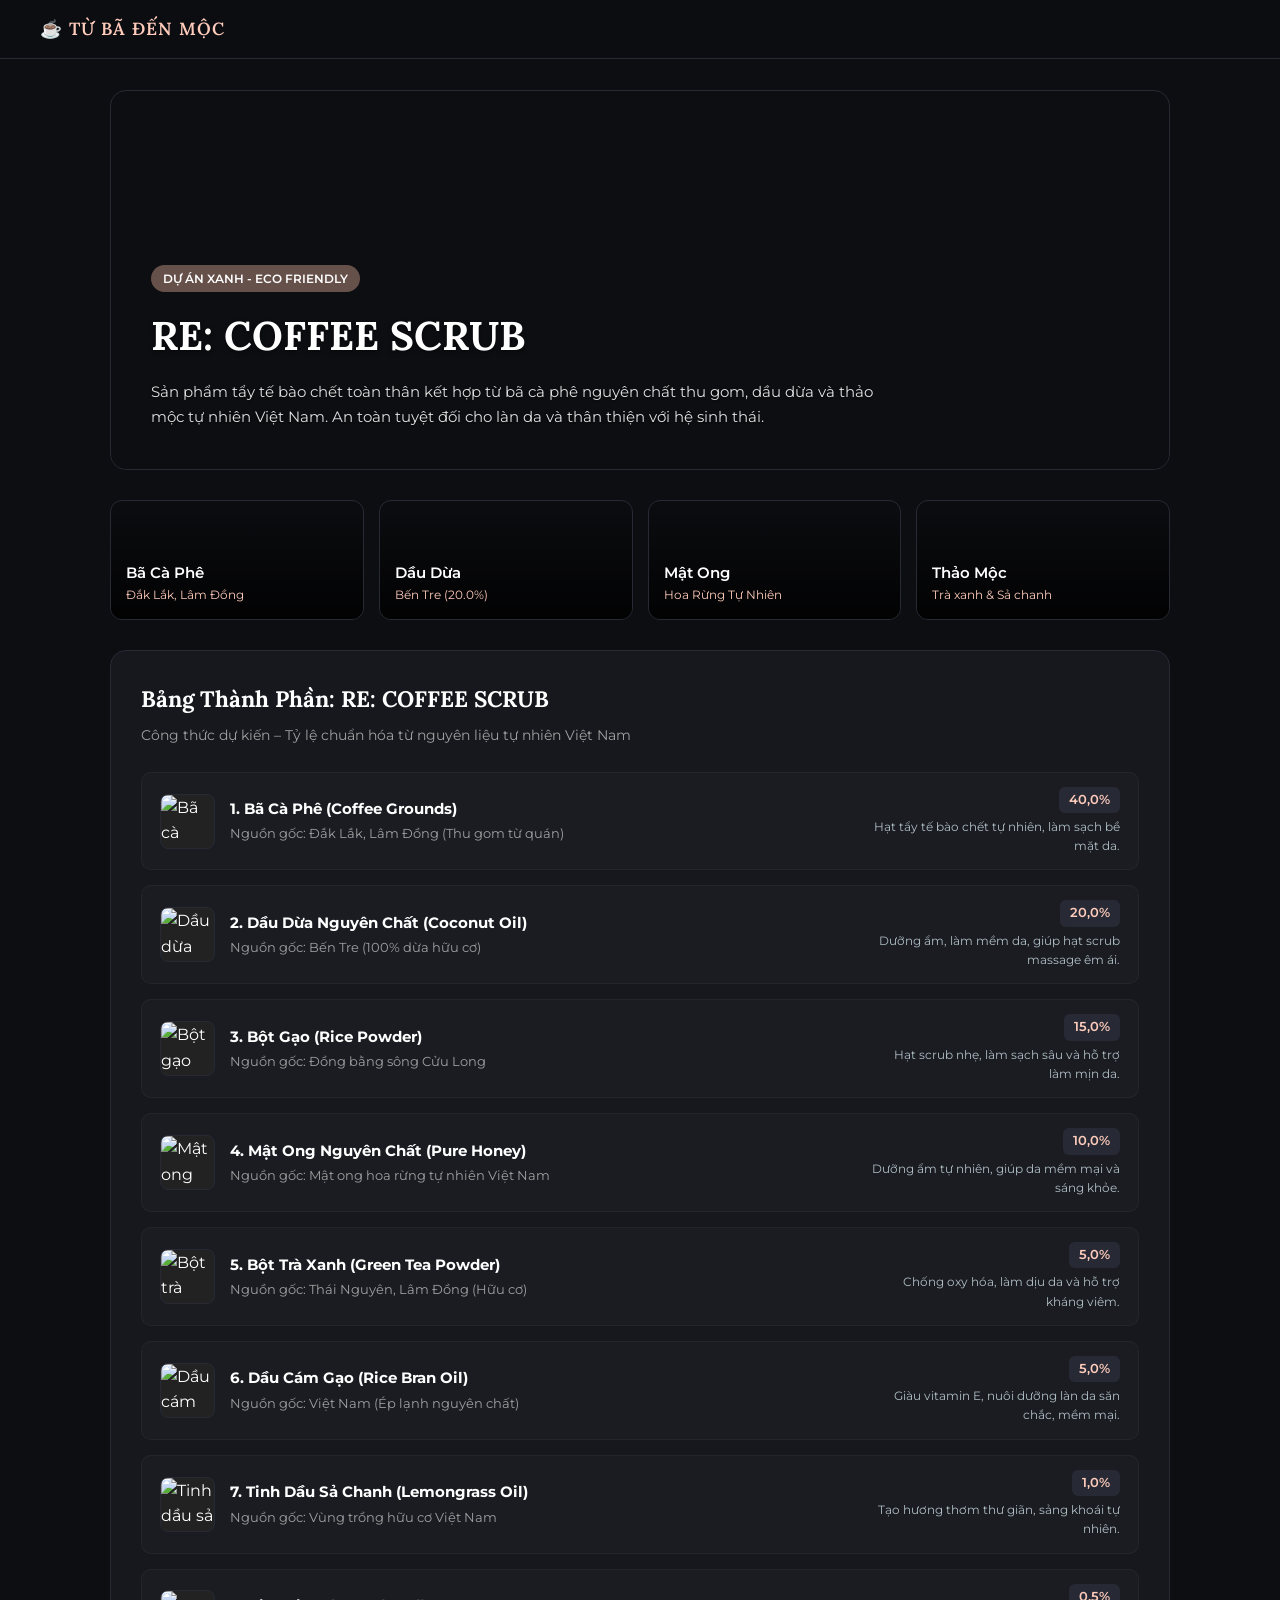
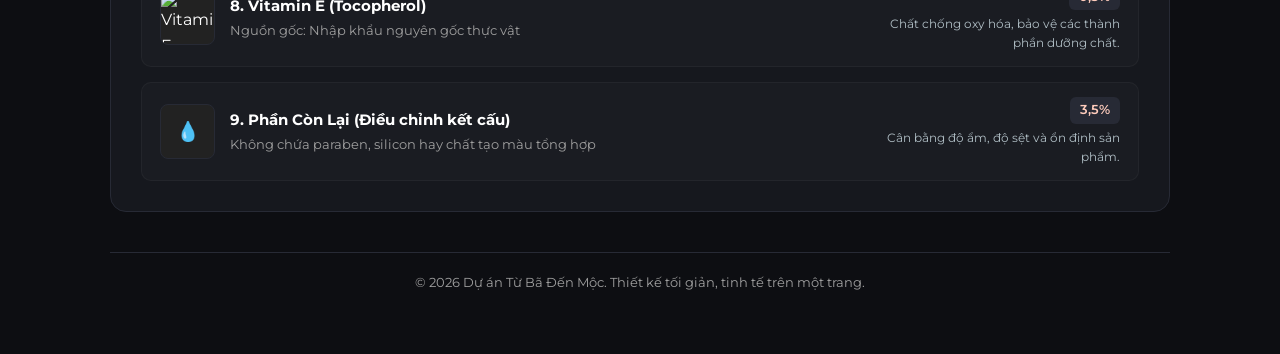
==== index.html @ f505afc3 "Update index.html" ====
<!DOCTYPE html>
<html lang="vi">
<head>
    <meta charset="UTF-8">
    <meta name="viewport" content="width=device-width, initial-scale=1.0">
    <title>Từ Bã Đến Mộc - Trải Nghiệm Thiên Nhiên</title>
    <link rel="preconnect" href="https://fonts.googleapis.com">
    <link rel="preconnect" href="https://fonts.gstatic.com" crossorigin>
    <link href="https://fonts.googleapis.com/css2?family=Montserrat:wght@300;400;500;600;700&family=Lora:ital,wght@0,500;0,600;1,400&display=swap" rel="stylesheet">
    <style>
        :root {
            --bg-color: #0d0e12;
            --card-bg: #16181e;
            --text-main: #ffffff;
            --text-muted: #a0a0a0;
            --accent-brown: #8d6e63;
            --accent-light: #ffccbc;
            --border-color: #272a35;
        }

        * {
            box-sizing: border-box;
            margin: 0;
            padding: 0;
        }

        body {
            font-family: 'Montserrat', sans-serif;
            background-color: var(--bg-color);
            color: var(--text-main);
            line-height: 1.6;
        }

        /* Navbar */
        nav {
            display: flex;
            justify-content: space-between;
            align-items: center;
            padding: 15px 40px;
            background-color: rgba(13, 14, 18, 0.85);
            backdrop-filter: blur(10px);
            position: fixed;
            top: 0;
            left: 0;
            right: 0;
            z-index: 100;
            border-bottom: 1px solid var(--border-color);
        }

        .logo {
            font-family: 'Lora', serif;
            font-weight: 600;
            font-size: 1.1rem;
            color: var(--accent-light);
            letter-spacing: 1px;
        }

        .nav-links {
            display: flex;
            gap: 25px;
        }

        .nav-links a {
            text-decoration: none;
            color: var(--text-muted);
            font-size: 0.9rem;
            transition: color 0.3s;
        }

        .nav-links a:hover, .nav-links a.active {
            color: var(--text-main);
        }

        /* Container tổng 1 trang */
        .page-container {
            max-width: 1100px;
            margin: 90px auto 40px auto;
            padding: 0 20px;
            display: flex;
            flex-direction: column;
            gap: 30px;
        }

        /* Hero Header */
        .hero-section {
            position: relative;
            border-radius: 16px;
            overflow: hidden;
            border: 1px solid var(--border-color);
            min-height: 380px;
            display: flex;
            align-items: flex-end;
            padding: 40px;
            background: url('https://images.unsplash.com/photo-1514432324607-a09d9b4aefdd?q=80&w=1200&auto=format&fit=crop') center/cover no-repeat;
        }

        .hero-overlay {
            position: absolute;
            top: 0; left: 0; right: 0; bottom: 0;
            background: linear-gradient(180deg, rgba(13,14,18,0.2) 0%, rgba(13,14,18,0.9) 80%);
            z-index: 1;
        }

        .hero-content {
            position: relative;
            z-index: 2;
            display: flex;
            flex-direction: column;
            gap: 12px;
        }

        .badge {
            align-self: flex-start;
            background-color: rgba(141, 110, 99, 0.7);
            color: #fff;
            padding: 4px 12px;
            border-radius: 20px;
            font-size: 0.75rem;
            font-weight: 600;
            backdrop-filter: blur(5px);
        }

        .hero-section h1 {
            font-family: 'Lora', serif;
            font-size: 2.5rem;
            color: var(--text-main);
            text-shadow: 0 2px 4px rgba(0,0,0,0.5);
        }

        .hero-section p {
            color: #e0e0e0;
            font-size: 0.95rem;
            max-width: 750px;
            text-shadow: 0 1px 2px rgba(0,0,0,0.5);
        }

        /* Grid danh mục */
        .category-grid {
            display: grid;
            grid-template-columns: repeat(4, 1fr);
            gap: 15px;
        }

        .cat-card {
            background-size: cover;
            background-position: center;
            border-radius: 12px;
            height: 120px;
            position: relative;
            overflow: hidden;
            border: 1px solid var(--border-color);
            cursor: pointer;
            transition: transform 0.3s, border-color 0.3s;
            display: flex;
            flex-direction: column;
            justify-content: flex-end;
            padding: 15px;
        }

        .cat-card::before {
            content: '';
            position: absolute;
            top: 0; left: 0; right: 0; bottom: 0;
            background: linear-gradient(180deg, rgba(0,0,0,0.1) 0%, rgba(0,0,0,0.85) 100%);
            z-index: 1;
        }

        .cat-card > * {
            position: relative;
            z-index: 2;
        }

        .cat-card:hover {
            transform: translateY(-3px);
            border-color: var(--accent-light);
        }

        .cat-card span:first-child {
            font-weight: 600;
            font-size: 0.95rem;
            color: #fff;
        }

        .cat-card span:last-child {
            font-size: 0.75rem;
            color: var(--accent-light);
        }

        /* Bảng thành phần chi tiết có hình ảnh minh họa */
        .content-section {
            background: var(--card-bg);
            border: 1px solid var(--border-color);
            border-radius: 16px;
            padding: 30px;
        }

        .content-section h2 {
            font-family: 'Lora', serif;
            font-size: 1.4rem;
            margin-bottom: 8px;
            color: var(--text-main);
        }

        .subtitle-table {
            color: var(--text-muted);
            font-size: 0.85rem;
            margin-bottom: 25px;
        }

        .ingredient-list {
            display: flex;
            flex-direction: column;
            gap: 15px;
        }

        .ingredient-item {
            display: flex;
            align-items: center;
            justify-content: space-between;
            background: rgba(255, 255, 255, 0.02);
            padding: 14px 18px;
            border-radius: 10px;
            border: 1px solid rgba(255, 255, 255, 0.04);
            gap: 15px;
        }

        .ing-left {
            display: flex;
            align-items: center;
            gap: 15px;
        }

        .ing-thumb {
            width: 55px;
            height: 55px;
            border-radius: 8px;
            object-fit: cover;
            border: 1px solid var(--border-color);
            background-color: #222;
        }

        .ing-info h4 {
            font-size: 0.95rem;
            color: var(--text-main);
            margin-bottom: 3px;
        }

        .ing-info p {
            font-size: 0.8rem;
            color: var(--text-muted);
        }

        .ing-right {
            text-align: right;
            display: flex;
            flex-direction: column;
            align-items: flex-end;
            gap: 4px;
        }

        .ing-percent {
            background: #272a35;
            color: var(--accent-light);
            padding: 3px 10px;
            border-radius: 6px;
            font-size: 0.8rem;
            font-weight: 600;
        }

        .ing-role {
            font-size: 0.75rem;
            color: #b0bec5;
            max-width: 250px;
            text-align: right;
        }

        /* Footer */
        footer {
            text-align: center;
            padding: 20px;
            color: var(--text-muted);
            font-size: 0.8rem;
            border-top: 1px solid var(--border-color);
            margin-top: 10px;
        }

        /* Responsive cho mobile */
        @media (max-width: 768px) {
            .category-grid {
                grid-template-columns: repeat(2, 1fr);
            }
            .hero-section h1 {
                font-size: 1.8rem;
            }
            nav {
                padding: 15px 20px;
            }
            .nav-links {
                display: none;
            }
            .ingredient-item {
                flex-direction: column;
                align-items: flex-start;
            }
            .ing-right {
                align-items: flex-start;
                text-align: left;
                width: 100%;
                margin-top: 8px;
            }
            .ing-role {
                text-align: left;
                max-width: 100%;
            }
        }
    </style>
</head>
<body>

    <!-- Thanh điều hướng -->
  <nav>
        <div class="logo">☕ TỪ BÃ ĐẾN MỘC</div>
        </div>
    </nav>

    <!-- Khung nội dung chính -->
    <div class="page-container">

        <!-- Banner dự án -->
        <header class="hero-section">
            <div class="hero-overlay"></div>
            <div class="hero-content">
                <span class="badge">DỰ ÁN XANH - ECO FRIENDLY</span>
                <h1>RE: COFFEE SCRUB</h1>
                <p>Sản phẩm tẩy tế bào chết toàn thân kết hợp từ bã cà phê nguyên chất thu gom, dầu dừa và thảo mộc tự nhiên Việt Nam. An toàn tuyệt đối cho làn da và thân thiện với hệ sinh thái.</p>
            </div>
        </header>

        <!-- Thẻ danh mục nhanh -->
        <section class="category-grid">
            <div class="cat-card" style="background-image: url('https://images.unsplash.com/photo-1559056199-641a0ac8b55e?q=80&w=400&auto=format&fit=crop');">
                <span>Bã Cà Phê</span>
                <span>Đắk Lắk, Lâm Đồng</span>
            </div>
            <div class="cat-card" style="background-image: url('https://images.unsplash.com/photo-1526947425960-945c6e72858f?q=80&w=400&auto=format&fit=crop');">
                <span>Dầu Dừa</span>
                <span>Bến Tre (20.0%)</span>
            </div>
            <div class="cat-card" style="background-image: url('https://images.unsplash.com/photo-1587049352847-4a222e784d38?q=80&w=400&auto=format&fit=crop');">
                <span>Mật Ong</span>
                <span>Hoa Rừng Tự Nhiên</span>
            </div>
            <div class="cat-card" style="background-image: url('https://images.unsplash.com/photo-1544787219-7f47ccb76574?q=80&w=400&auto=format&fit=crop');">
                <span>Thảo Mộc</span>
                <span>Trà xanh & Sả chanh</span>
            </div>
        </section>

        <!-- Bảng thành phần chi tiết có hình ảnh minh họa -->
        <section class="content-section">
            <h2>Bảng Thành Phần: RE: COFFEE SCRUB</h2>
            <div class="subtitle-table">Công thức dự kiến – Tỷ lệ chuẩn hóa từ nguyên liệu tự nhiên Việt Nam</div>
            
            <div class="ingredient-list">
                <!-- 1. Bã cà phê -->
                <div class="ingredient-item">
                    <div class="ing-left">
                        <img src="https://images.unsplash.com/photo-1514432324607-a09d9b4aefdd?q=80&w=200&auto=format&fit=crop" alt="Bã cà phê" class="ing-thumb">
                        <div class="ing-info">
                            <h4>1. Bã Cà Phê (Coffee Grounds)</h4>
                            <p>Nguồn gốc: Đắk Lắk, Lâm Đồng (Thu gom từ quán)</p>
                        </div>
                    </div>
                    <div class="ing-right">
                        <span class="ing-percent">40,0%</span>
                        <span class="ing-role">Hạt tẩy tế bào chết tự nhiên, làm sạch bề mặt da.</span>
                    </div>
                </div>

                <!-- 2. Dầu dừa -->
                <div class="ingredient-item">
                    <div class="ing-left">
                        <img src="https://images.unsplash.com/photo-1526947425960-945c6e72858f?q=80&w=200&auto=format&fit=crop" alt="Dầu dừa" class="ing-thumb">
                        <div class="ing-info">
                            <h4>2. Dầu Dừa Nguyên Chất (Coconut Oil)</h4>
                            <p>Nguồn gốc: Bến Tre (100% dừa hữu cơ)</p>
                        </div>
                    </div>
                    <div class="ing-right">
                        <span class="ing-percent">20,0%</span>
                        <span class="ing-role">Dưỡng ẩm, làm mềm da, giúp hạt scrub massage êm ái.</span>
                    </div>
                </div>

                <!-- 3. Bột gạo -->
                <div class="ingredient-item">
                    <div class="ing-left">
                        <img src="https://images.unsplash.com/photo-1586201375761-83865001e31c?q=80&w=200&auto=format&fit=crop" alt="Bột gạo" class="ing-thumb">
                        <div class="ing-info">
                            <h4>3. Bột Gạo (Rice Powder)</h4>
                            <p>Nguồn gốc: Đồng bằng sông Cửu Long</p>
                        </div>
                    </div>
                    <div class="ing-right">
                        <span class="ing-percent">15,0%</span>
                        <span class="ing-role">Hạt scrub nhẹ, làm sạch sâu và hỗ trợ làm mịn da.</span>
                    </div>
                </div>

                <!-- 4. Mật ong -->
                <!-- 4. Mật ong -->
<div class="ingredient-item">
    <div class="ing-left">
        <img src="[data-uri]..." alt="Mật ong nguyên chất" class="ing-thumb">
        <div class="ing-info">
            <h4>4. Mật Ong Nguyên Chất (Pure Honey)</h4>
            <p>Nguồn gốc: Mật ong hoa rừng tự nhiên Việt Nam</p>
        </div>
    </div>
    <div class="ing-right">
        <span class="ing-percent">10,0%</span>
        <span class="ing-role">Dưỡng ẩm tự nhiên, giúp da mềm mại và sáng khỏe.</span>
    </div>
</div>

                <!-- 5. Bột trà xanh -->
                <div class="ingredient-item">
                    <div class="ing-left">
                        <img src="https://images.unsplash.com/photo-1544787219-7f47ccb76574?q=80&w=200&auto=format&fit=crop" alt="Bột trà xanh" class="ing-thumb">
                        <div class="ing-info">
                            <h4>5. Bột Trà Xanh (Green Tea Powder)</h4>
                            <p>Nguồn gốc: Thái Nguyên, Lâm Đồng (Hữu cơ)</p>
                        </div>
                    </div>
                    <div class="ing-right">
                        <span class="ing-percent">5,0%</span>
                        <span class="ing-role">Chống oxy hóa, làm dịu da và hỗ trợ kháng viêm.</span>
                    </div>
                </div>

                <!-- 6. Dầu cám gạo -->
                <div class="ingredient-item">
                    <div class="ing-left">
                        <img src="https://images.unsplash.com/photo-1471864190281-a93a3070b6de?q=80&w=200&auto=format&fit=crop" alt="Dầu cám gạo" class="ing-thumb">
                        <div class="ing-info">
                            <h4>6. Dầu Cám Gạo (Rice Bran Oil)</h4>
                            <p>Nguồn gốc: Việt Nam (Ép lạnh nguyên chất)</p>
                        </div>
                    </div>
                    <div class="ing-right">
                        <span class="ing-percent">5,0%</span>
                        <span class="ing-role">Giàu vitamin E, nuôi dưỡng làn da săn chắc, mềm mại.</span>
                    </div>
                </div>

                <!-- 7. Tinh dầu sả chanh -->
                <div class="ingredient-item">
                    <div class="ing-left">
                        <img src="https://images.unsplash.com/photo-1608571423902-eed4a5ad8108?q=80&w=200&auto=format&fit=crop" alt="Tinh dầu sả chanh" class="ing-thumb">
                        <div class="ing-info">
                            <h4>7. Tinh Dầu Sả Chanh (Lemongrass Oil)</h4>
                            <p>Nguồn gốc: Vùng trồng hữu cơ Việt Nam</p>
                        </div>
                    </div>
                    <div class="ing-right">
                        <span class="ing-percent">1,0%</span>
                        <span class="ing-role">Tạo hương thơm thư giãn, sảng khoái tự nhiên.</span>
                    </div>
                </div>

                <!-- 8. Vitamin E -->
                <div class="ingredient-item">
                    <div class="ing-left">
                        <img src="https://images.unsplash.com/photo-1584308666744-24d5c474f2ae?q=80&w=200&auto=format&fit=crop" alt="Vitamin E" class="ing-thumb">
                        <div class="ing-info">
                            <h4>8. Vitamin E (Tocopherol)</h4>
                            <p>Nguồn gốc: Nhập khẩu nguyên gốc thực vật</p>
                        </div>
                    </div>
                    <div class="ing-right">
                        <span class="ing-percent">0,5%</span>
                        <span class="ing-role">Chất chống oxy hóa, bảo vệ các thành phần dưỡng chất.</span>
                    </div>
                </div>

                <!-- 9. Phần còn lại -->
                <div class="ingredient-item">
                    <div class="ing-left">
                        <div style="width: 55px; height: 55px; border-radius: 8px; background: #222; display: flex; align-items: center; justify-content: center; font-size: 1.2rem; border: 1px solid var(--border-color);">💧</div>
                        <div class="ing-info">
                            <h4>9. Phần Còn Lại (Điều chỉnh kết cấu)</h4>
                            <p>Không chứa paraben, silicon hay chất tạo màu tổng hợp</p>
                        </div>
                    </div>
                    <div class="ing-right">
                        <span class="ing-percent">3,5%</span>
                        <span class="ing-role">Cân bằng độ ẩm, độ sệt và ổn định sản phẩm.</span>
                    </div>
                </div>

            </div>
        </section>

        <!-- Footer -->
        <footer>
            <p>&copy; 2026 Dự án Từ Bã Đến Mộc. Thiết kế tối giản, tinh tế trên một trang.</p>
        </footer>

    </div>

</body>
</html>
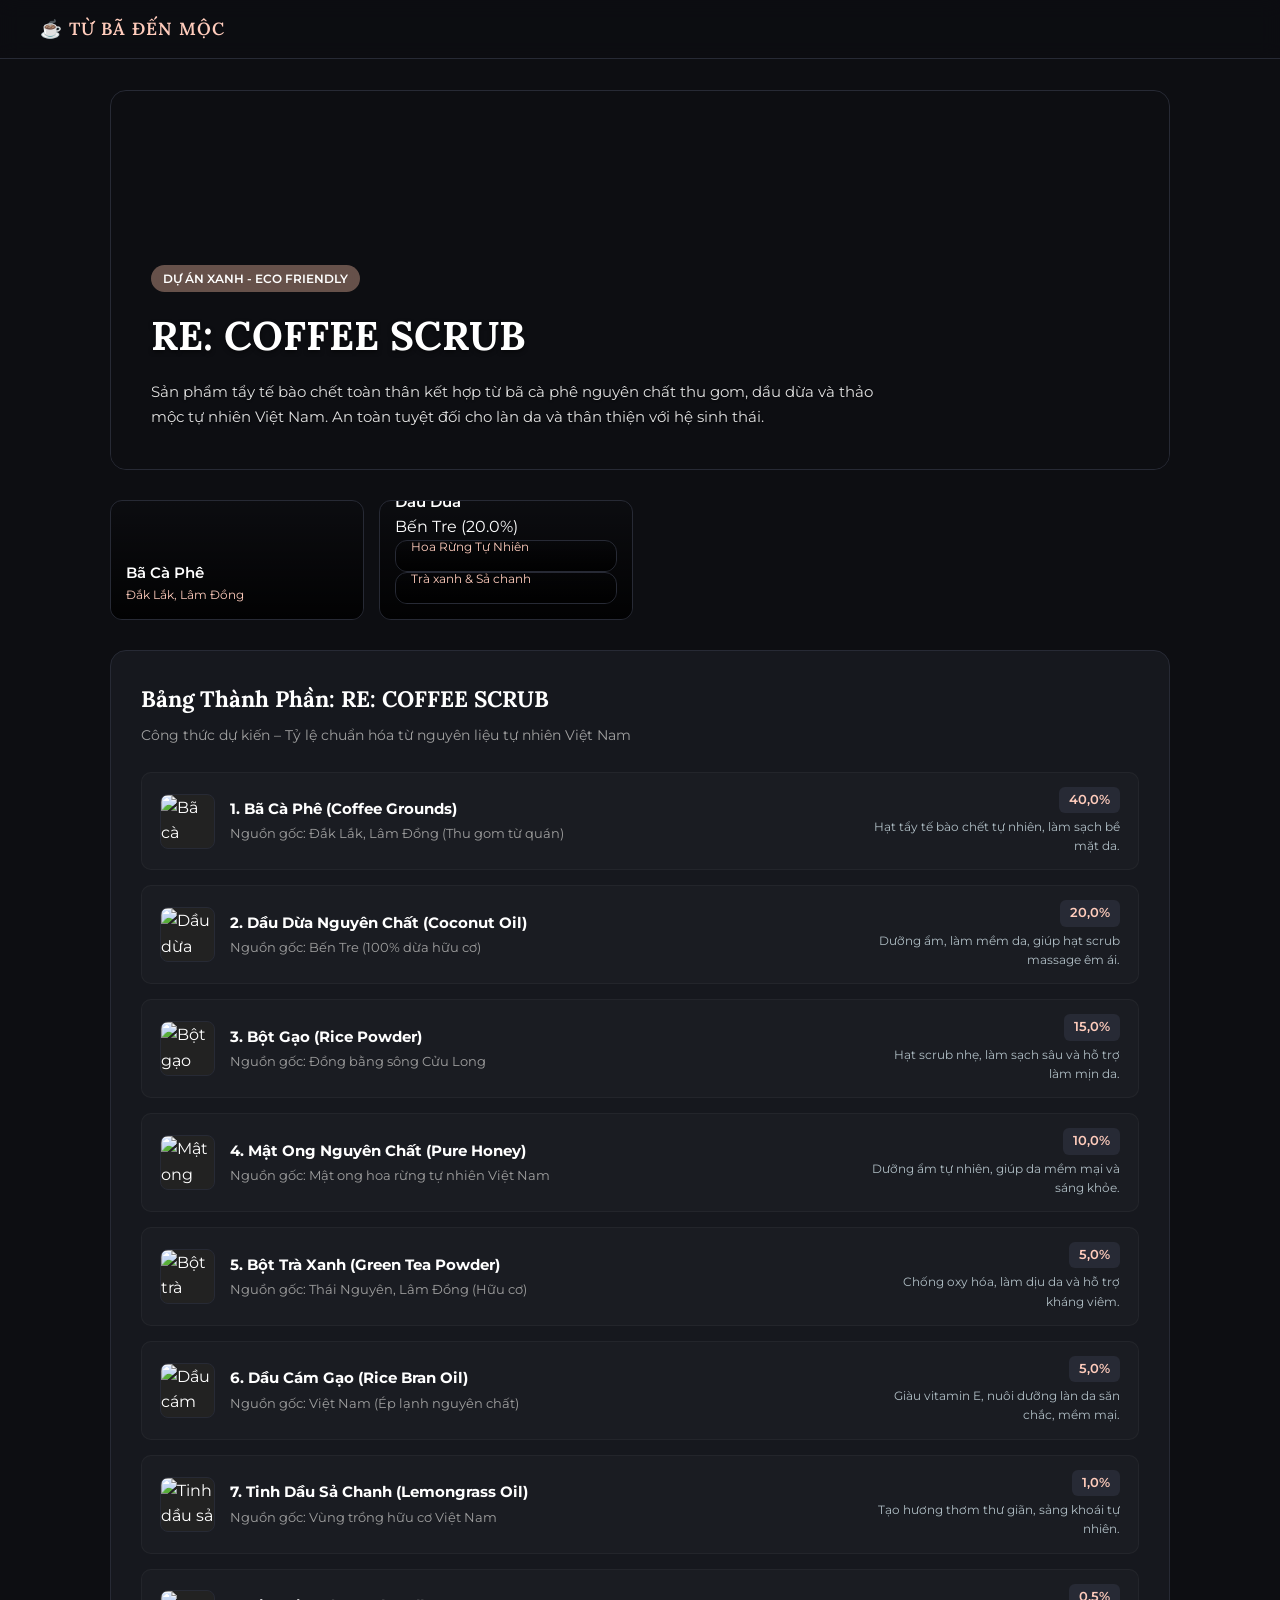
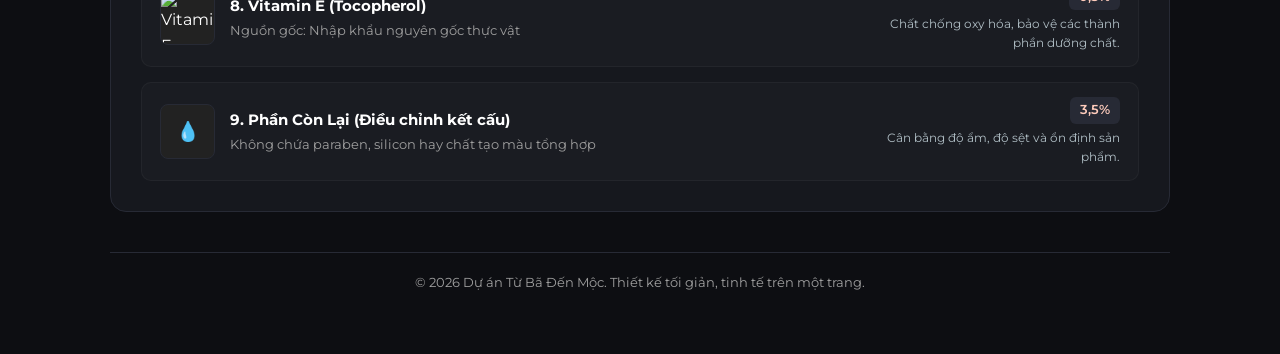
==== commit cdb43e55: "Update index.html" ====
--- a/index.html
+++ b/index.html
@@ -345,11 +345,10 @@
             <div class="cat-card" style="background-image: url('https://images.unsplash.com/photo-1526947425960-945c6e72858f?q=80&w=400&auto=format&fit=crop');">
                 <span>Dầu Dừa</span>
                 <span>Bến Tre (20.0%)</span>
-            </div>
-            <div class="cat-card" style="background-image: url('https://images.unsplash.com/photo-1587049352847-4a222e784d38?q=80&w=400&auto=format&fit=crop');">
-                <span>Mật Ong</span>
-                <span>Hoa Rừng Tự Nhiên</span>
-            </div>
+           <div class="cat-card" style="background-image: url('https://i.postimg.cc/ZRLpdG4N/Screenshot-2026-08-31-191153.png');">
+    <span>Mật Ong</span>
+    <span>Hoa Rừng Tự Nhiên</span>
+</div>
             <div class="cat-card" style="background-image: url('https://images.unsplash.com/photo-1544787219-7f47ccb76574?q=80&w=400&auto=format&fit=crop');">
                 <span>Thảo Mộc</span>
                 <span>Trà xanh & Sả chanh</span>
@@ -407,11 +406,10 @@
                     </div>
                 </div>
 
-                <!-- 4. Mật ong -->
-                <!-- 4. Mật ong -->
+ <!-- 4. Mật ong -->
 <div class="ingredient-item">
     <div class="ing-left">
-        <img src="[data-uri]..." alt="Mật ong nguyên chất" class="ing-thumb">
+        <img src="https://i.postimg.cc/ZRLpdG4N/Screenshot-2026-08-31-191153.png" alt="Mật ong" class="ing-thumb">
         <div class="ing-info">
             <h4>4. Mật Ong Nguyên Chất (Pure Honey)</h4>
             <p>Nguồn gốc: Mật ong hoa rừng tự nhiên Việt Nam</p>
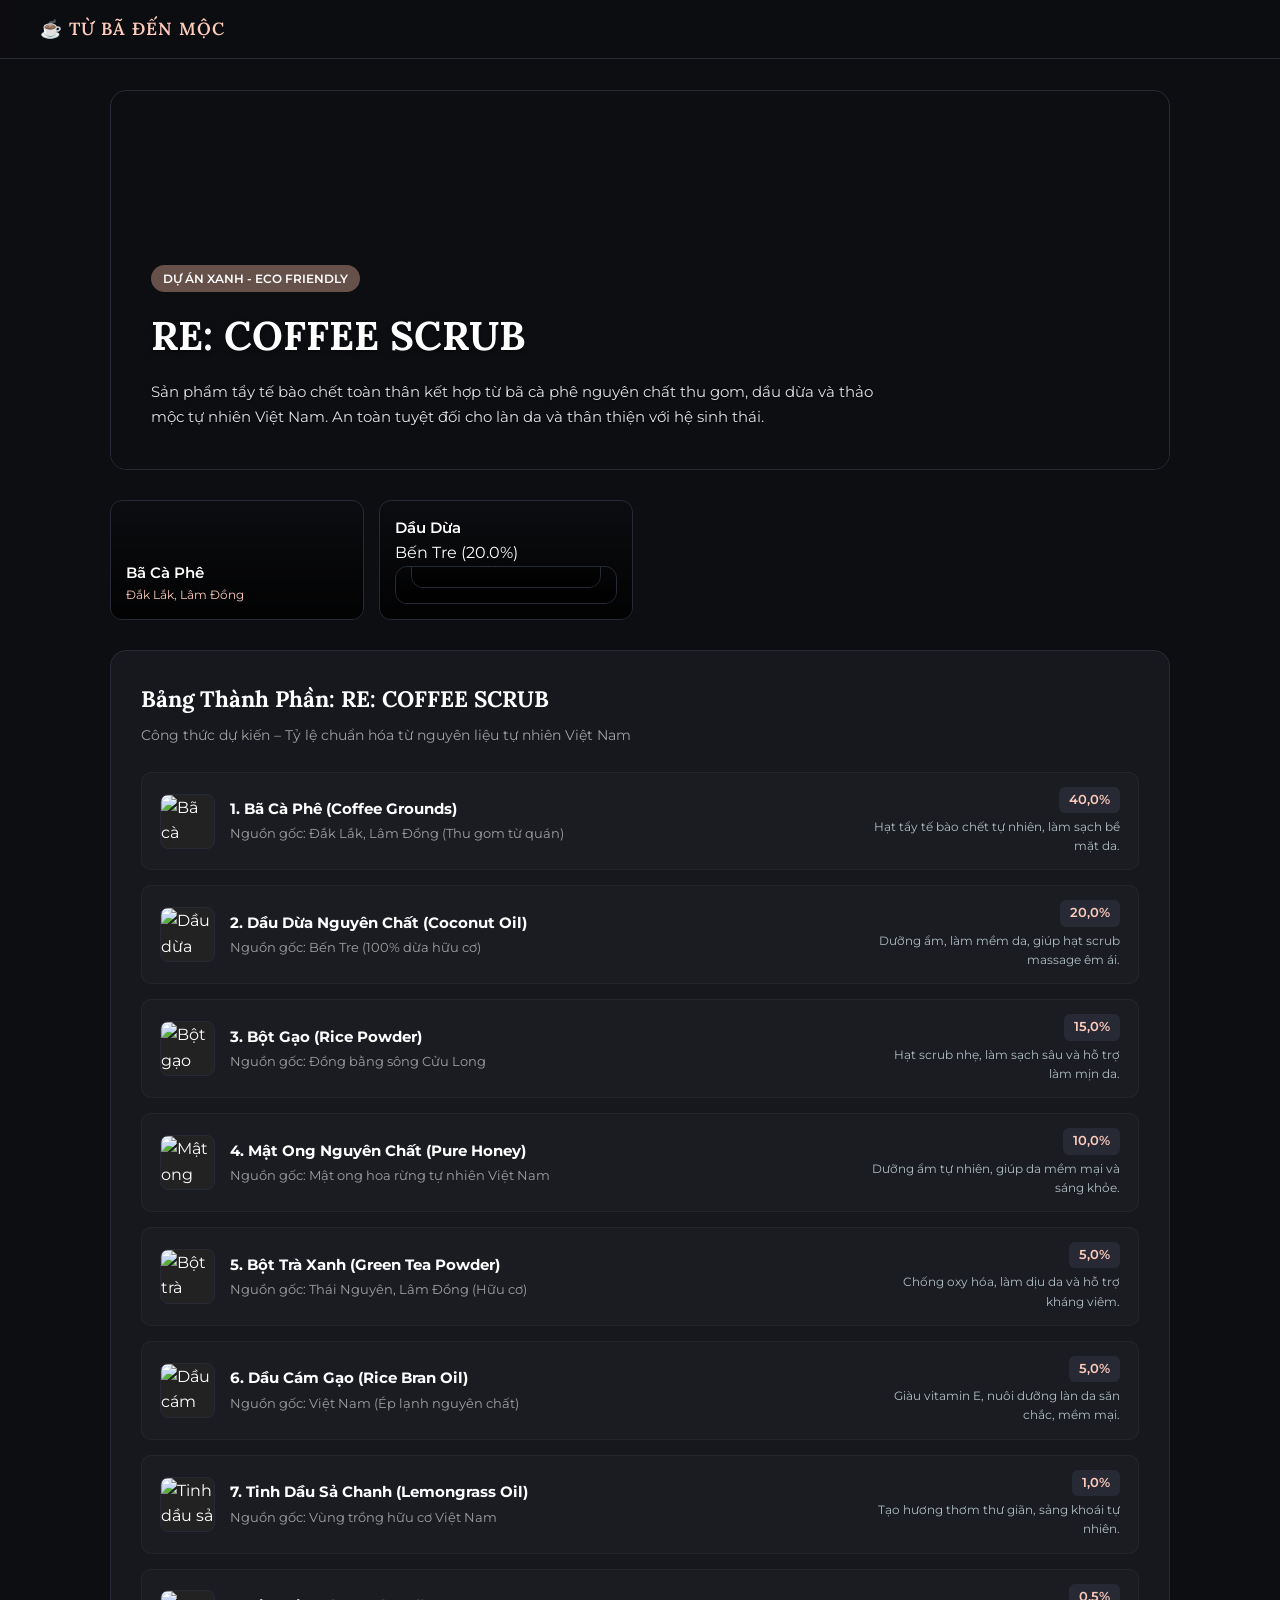
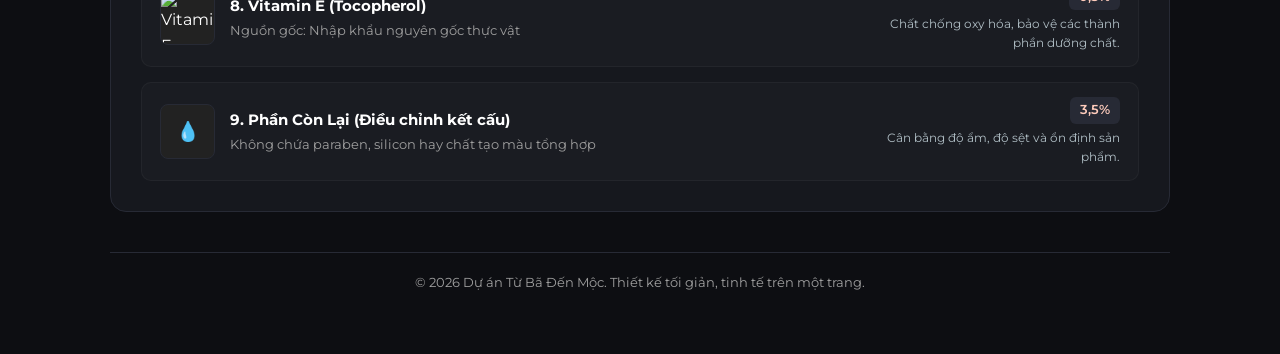
==== commit 439f2b5b: "Update index.html" ====
--- a/index.html
+++ b/index.html
@@ -346,9 +346,8 @@
                 <span>Dầu Dừa</span>
                 <span>Bến Tre (20.0%)</span>
            <div class="cat-card" style="background-image: url('https://i.postimg.cc/ZRLpdG4N/Screenshot-2026-08-31-191153.png');">
-    <span>Mật Ong</span>
-    <span>Hoa Rừng Tự Nhiên</span>
-</div>
+                <span>Mật Ong</span>
+                <span>Hoa Rừng Tự Nhiên</span>
             <div class="cat-card" style="background-image: url('https://images.unsplash.com/photo-1544787219-7f47ccb76574?q=80&w=400&auto=format&fit=crop');">
                 <span>Thảo Mộc</span>
                 <span>Trà xanh & Sả chanh</span>
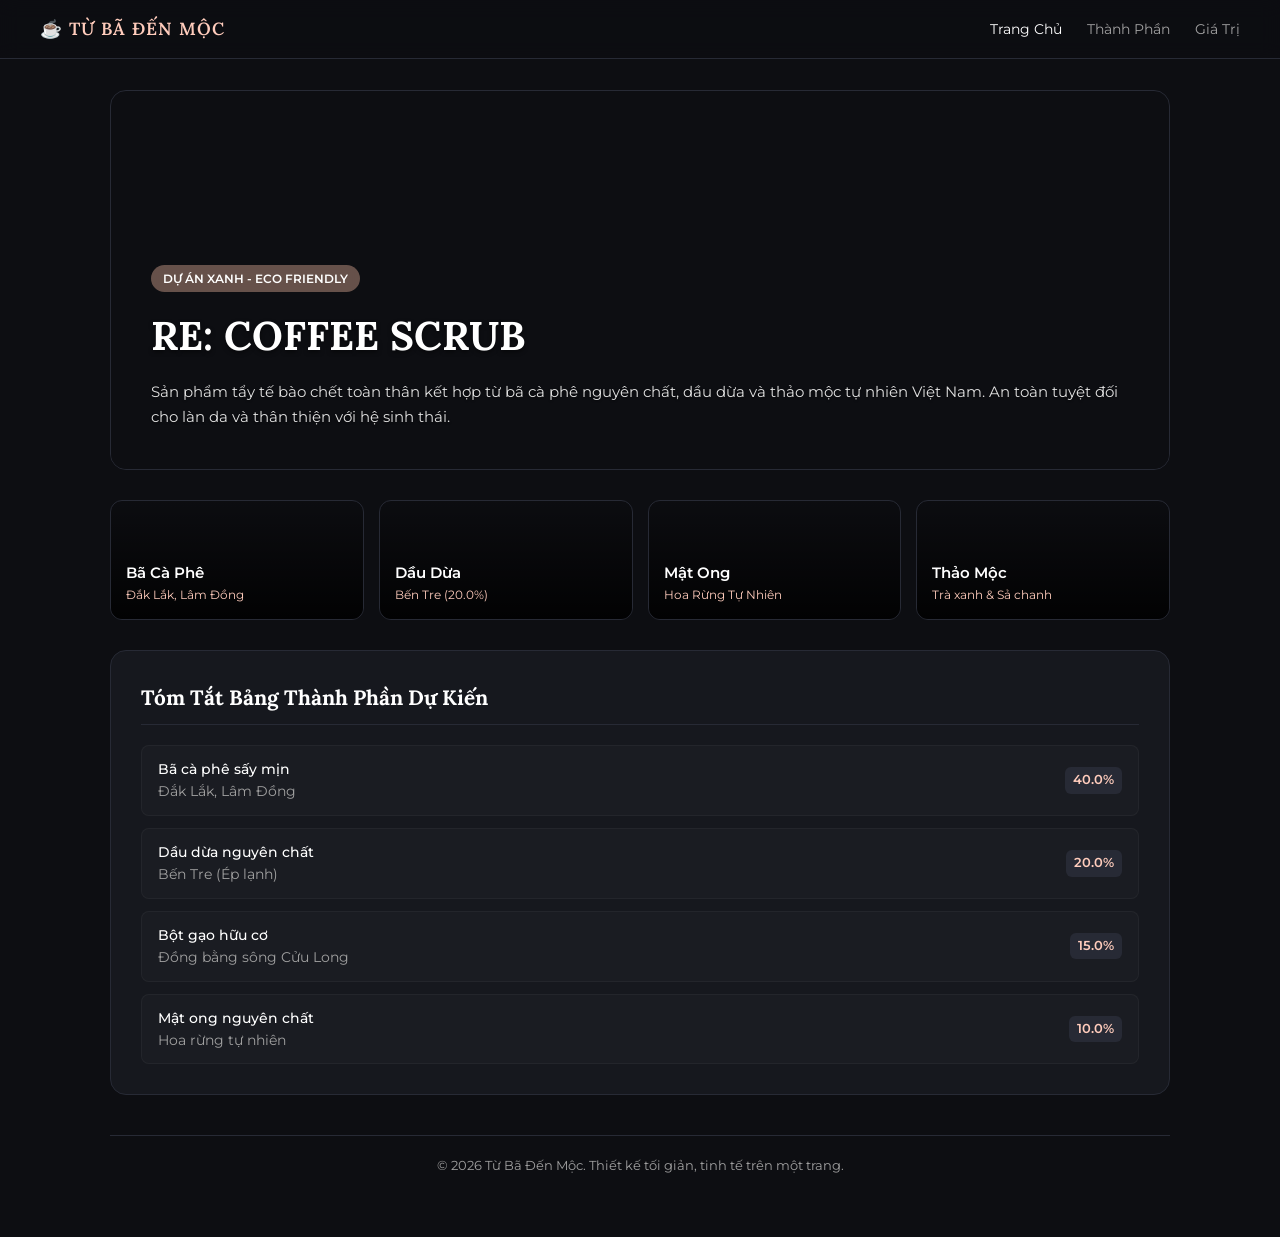
==== commit 367e122a: "Update index.html" ====
--- a/index.html
+++ b/index.html
@@ -81,7 +81,7 @@
             gap: 30px;
         }
 
-        /* Hero Header */
+        /* Hero Header có hình nền cà phê */
         .hero-section {
             position: relative;
             border-radius: 16px;
@@ -130,11 +130,11 @@
         .hero-section p {
             color: #e0e0e0;
             font-size: 0.95rem;
-            max-width: 750px;
+            max-width: 750k;
             text-shadow: 0 1px 2px rgba(0,0,0,0.5);
         }
 
-        /* Grid danh mục */
+        /* Grid danh mục bo tròn mượt mà kết hợp hình nền nhỏ */
         .category-grid {
             display: grid;
             grid-template-columns: repeat(4, 1fr);
@@ -186,7 +186,7 @@
             color: var(--accent-light);
         }
 
-        /* Bảng thành phần chi tiết có hình ảnh minh họa */
+        /* Bảng thành phần thu gọn tinh tế */
         .content-section {
             background: var(--card-bg);
             border: 1px solid var(--border-color);
@@ -196,82 +196,46 @@
 
         .content-section h2 {
             font-family: 'Lora', serif;
-            font-size: 1.4rem;
-            margin-bottom: 8px;
+            font-size: 1.3rem;
+            margin-bottom: 20px;
             color: var(--text-main);
-        }
-
-        .subtitle-table {
+            border-bottom: 1px solid var(--border-color);
+            padding-bottom: 10px;
+        }
+
+        .ingredient-list {
+            display: flex;
+            flex-direction: column;
+            gap: 12px;
+        }
+
+        .ingredient-item {
+            display: flex;
+            justify-content: space-between;
+            align-items: center;
+            background: rgba(255, 255, 255, 0.02);
+            padding: 12px 16px;
+            border-radius: 8px;
+            border: 1px solid rgba(255, 255, 255, 0.04);
+        }
+
+        .ing-name {
+            font-weight: 500;
+            font-size: 0.9rem;
+        }
+
+        .ing-origin {
             color: var(--text-muted);
             font-size: 0.85rem;
-            margin-bottom: 25px;
-        }
-
-        .ingredient-list {
-            display: flex;
-            flex-direction: column;
-            gap: 15px;
-        }
-
-        .ingredient-item {
-            display: flex;
-            align-items: center;
-            justify-content: space-between;
-            background: rgba(255, 255, 255, 0.02);
-            padding: 14px 18px;
-            border-radius: 10px;
-            border: 1px solid rgba(255, 255, 255, 0.04);
-            gap: 15px;
-        }
-
-        .ing-left {
-            display: flex;
-            align-items: center;
-            gap: 15px;
-        }
-
-        .ing-thumb {
-            width: 55px;
-            height: 55px;
-            border-radius: 8px;
-            object-fit: cover;
-            border: 1px solid var(--border-color);
-            background-color: #222;
-        }
-
-        .ing-info h4 {
-            font-size: 0.95rem;
-            color: var(--text-main);
-            margin-bottom: 3px;
-        }
-
-        .ing-info p {
-            font-size: 0.8rem;
-            color: var(--text-muted);
-        }
-
-        .ing-right {
-            text-align: right;
-            display: flex;
-            flex-direction: column;
-            align-items: flex-end;
-            gap: 4px;
         }
 
         .ing-percent {
             background: #272a35;
             color: var(--accent-light);
-            padding: 3px 10px;
+            padding: 3px 8px;
             border-radius: 6px;
             font-size: 0.8rem;
             font-weight: 600;
-        }
-
-        .ing-role {
-            font-size: 0.75rem;
-            color: #b0bec5;
-            max-width: 250px;
-            text-align: right;
         }
 
         /* Footer */
@@ -298,45 +262,35 @@
             .nav-links {
                 display: none;
             }
-            .ingredient-item {
-                flex-direction: column;
-                align-items: flex-start;
-            }
-            .ing-right {
-                align-items: flex-start;
-                text-align: left;
-                width: 100%;
-                margin-top: 8px;
-            }
-            .ing-role {
-                text-align: left;
-                max-width: 100%;
-            }
         }
     </style>
 </head>
 <body>
 
-    <!-- Thanh điều hướng -->
-  <nav>
+    <!-- Thanh điều hướng tối giản -->
+    <nav>
         <div class="logo">☕ TỪ BÃ ĐẾN MỘC</div>
+        <div class="nav-links">
+            <a href="#" class="active">Trang Chủ</a>
+            <a href="#">Thành Phần</a>
+            <a href="#">Giá Trị</a>
         </div>
     </nav>
 
     <!-- Khung nội dung chính -->
     <div class="page-container">
 
-        <!-- Banner dự án -->
+        <!-- Banner thông tin dự án có hình ảnh cà phê -->
         <header class="hero-section">
             <div class="hero-overlay"></div>
             <div class="hero-content">
                 <span class="badge">DỰ ÁN XANH - ECO FRIENDLY</span>
                 <h1>RE: COFFEE SCRUB</h1>
-                <p>Sản phẩm tẩy tế bào chết toàn thân kết hợp từ bã cà phê nguyên chất thu gom, dầu dừa và thảo mộc tự nhiên Việt Nam. An toàn tuyệt đối cho làn da và thân thiện với hệ sinh thái.</p>
+                <p>Sản phẩm tẩy tế bào chết toàn thân kết hợp từ bã cà phê nguyên chất, dầu dừa và thảo mộc tự nhiên Việt Nam. An toàn tuyệt đối cho làn da và thân thiện với hệ sinh thái.</p>
             </div>
         </header>
 
-        <!-- Thẻ danh mục nhanh -->
+        <!-- Thẻ danh mục nhanh có hình nền cà phê tinh tế -->
         <section class="category-grid">
             <div class="cat-card" style="background-image: url('https://images.unsplash.com/photo-1559056199-641a0ac8b55e?q=80&w=400&auto=format&fit=crop');">
                 <span>Bã Cà Phê</span>
@@ -345,162 +299,55 @@
             <div class="cat-card" style="background-image: url('https://images.unsplash.com/photo-1526947425960-945c6e72858f?q=80&w=400&auto=format&fit=crop');">
                 <span>Dầu Dừa</span>
                 <span>Bến Tre (20.0%)</span>
-           <div class="cat-card" style="background-image: url('https://i.postimg.cc/ZRLpdG4N/Screenshot-2026-08-31-191153.png');">
+            </div>
+            <div class="cat-card" style="background-image: url('https://images.unsplash.com/photo-1587049352847-4a222e784d38?q=80&w=400&auto=format&fit=crop');">
                 <span>Mật Ong</span>
                 <span>Hoa Rừng Tự Nhiên</span>
+            </div>
             <div class="cat-card" style="background-image: url('https://images.unsplash.com/photo-1544787219-7f47ccb76574?q=80&w=400&auto=format&fit=crop');">
                 <span>Thảo Mộc</span>
                 <span>Trà xanh & Sả chanh</span>
             </div>
         </section>
 
-        <!-- Bảng thành phần chi tiết có hình ảnh minh họa -->
+        <!-- Bảng thành phần rút gọn sang trọng -->
         <section class="content-section">
-            <h2>Bảng Thành Phần: RE: COFFEE SCRUB</h2>
-            <div class="subtitle-table">Công thức dự kiến – Tỷ lệ chuẩn hóa từ nguyên liệu tự nhiên Việt Nam</div>
-            
+            <h2>Tóm Tắt Bảng Thành Phần Dự Kiến</h2>
             <div class="ingredient-list">
-                <!-- 1. Bã cà phê -->
                 <div class="ingredient-item">
-                    <div class="ing-left">
-                        <img src="https://images.unsplash.com/photo-1514432324607-a09d9b4aefdd?q=80&w=200&auto=format&fit=crop" alt="Bã cà phê" class="ing-thumb">
-                        <div class="ing-info">
-                            <h4>1. Bã Cà Phê (Coffee Grounds)</h4>
-                            <p>Nguồn gốc: Đắk Lắk, Lâm Đồng (Thu gom từ quán)</p>
-                        </div>
+                    <div>
+                        <div class="ing-name">Bã cà phê sấy mịn</div>
+                        <div class="ing-origin">Đắk Lắk, Lâm Đồng</div>
                     </div>
-                    <div class="ing-right">
-                        <span class="ing-percent">40,0%</span>
-                        <span class="ing-role">Hạt tẩy tế bào chết tự nhiên, làm sạch bề mặt da.</span>
+                    <div class="ing-percent">40.0%</div>
+                </div>
+                <div class="ingredient-item">
+                    <div>
+                        <div class="ing-name">Dầu dừa nguyên chất</div>
+                        <div class="ing-origin">Bến Tre (Ép lạnh)</div>
                     </div>
+                    <div class="ing-percent">20.0%</div>
                 </div>
-
-                <!-- 2. Dầu dừa -->
                 <div class="ingredient-item">
-                    <div class="ing-left">
-                        <img src="https://images.unsplash.com/photo-1526947425960-945c6e72858f?q=80&w=200&auto=format&fit=crop" alt="Dầu dừa" class="ing-thumb">
-                        <div class="ing-info">
-                            <h4>2. Dầu Dừa Nguyên Chất (Coconut Oil)</h4>
-                            <p>Nguồn gốc: Bến Tre (100% dừa hữu cơ)</p>
-                        </div>
+                    <div>
+                        <div class="ing-name">Bột gạo hữu cơ</div>
+                        <div class="ing-origin">Đồng bằng sông Cửu Long</div>
                     </div>
-                    <div class="ing-right">
-                        <span class="ing-percent">20,0%</span>
-                        <span class="ing-role">Dưỡng ẩm, làm mềm da, giúp hạt scrub massage êm ái.</span>
+                    <div class="ing-percent">15.0%</div>
+                </div>
+                <div class="ingredient-item">
+                    <div>
+                        <div class="ing-name">Mật ong nguyên chất</div>
+                        <div class="ing-origin">Hoa rừng tự nhiên</div>
                     </div>
+                    <div class="ing-percent">10.0%</div>
                 </div>
-
-                <!-- 3. Bột gạo -->
-                <div class="ingredient-item">
-                    <div class="ing-left">
-                        <img src="https://images.unsplash.com/photo-1586201375761-83865001e31c?q=80&w=200&auto=format&fit=crop" alt="Bột gạo" class="ing-thumb">
-                        <div class="ing-info">
-                            <h4>3. Bột Gạo (Rice Powder)</h4>
-                            <p>Nguồn gốc: Đồng bằng sông Cửu Long</p>
-                        </div>
-                    </div>
-                    <div class="ing-right">
-                        <span class="ing-percent">15,0%</span>
-                        <span class="ing-role">Hạt scrub nhẹ, làm sạch sâu và hỗ trợ làm mịn da.</span>
-                    </div>
-                </div>
-
- <!-- 4. Mật ong -->
-<div class="ingredient-item">
-    <div class="ing-left">
-        <img src="https://i.postimg.cc/ZRLpdG4N/Screenshot-2026-08-31-191153.png" alt="Mật ong" class="ing-thumb">
-        <div class="ing-info">
-            <h4>4. Mật Ong Nguyên Chất (Pure Honey)</h4>
-            <p>Nguồn gốc: Mật ong hoa rừng tự nhiên Việt Nam</p>
-        </div>
-    </div>
-    <div class="ing-right">
-        <span class="ing-percent">10,0%</span>
-        <span class="ing-role">Dưỡng ẩm tự nhiên, giúp da mềm mại và sáng khỏe.</span>
-    </div>
-</div>
-
-                <!-- 5. Bột trà xanh -->
-                <div class="ingredient-item">
-                    <div class="ing-left">
-                        <img src="https://images.unsplash.com/photo-1544787219-7f47ccb76574?q=80&w=200&auto=format&fit=crop" alt="Bột trà xanh" class="ing-thumb">
-                        <div class="ing-info">
-                            <h4>5. Bột Trà Xanh (Green Tea Powder)</h4>
-                            <p>Nguồn gốc: Thái Nguyên, Lâm Đồng (Hữu cơ)</p>
-                        </div>
-                    </div>
-                    <div class="ing-right">
-                        <span class="ing-percent">5,0%</span>
-                        <span class="ing-role">Chống oxy hóa, làm dịu da và hỗ trợ kháng viêm.</span>
-                    </div>
-                </div>
-
-                <!-- 6. Dầu cám gạo -->
-                <div class="ingredient-item">
-                    <div class="ing-left">
-                        <img src="https://images.unsplash.com/photo-1471864190281-a93a3070b6de?q=80&w=200&auto=format&fit=crop" alt="Dầu cám gạo" class="ing-thumb">
-                        <div class="ing-info">
-                            <h4>6. Dầu Cám Gạo (Rice Bran Oil)</h4>
-                            <p>Nguồn gốc: Việt Nam (Ép lạnh nguyên chất)</p>
-                        </div>
-                    </div>
-                    <div class="ing-right">
-                        <span class="ing-percent">5,0%</span>
-                        <span class="ing-role">Giàu vitamin E, nuôi dưỡng làn da săn chắc, mềm mại.</span>
-                    </div>
-                </div>
-
-                <!-- 7. Tinh dầu sả chanh -->
-                <div class="ingredient-item">
-                    <div class="ing-left">
-                        <img src="https://images.unsplash.com/photo-1608571423902-eed4a5ad8108?q=80&w=200&auto=format&fit=crop" alt="Tinh dầu sả chanh" class="ing-thumb">
-                        <div class="ing-info">
-                            <h4>7. Tinh Dầu Sả Chanh (Lemongrass Oil)</h4>
-                            <p>Nguồn gốc: Vùng trồng hữu cơ Việt Nam</p>
-                        </div>
-                    </div>
-                    <div class="ing-right">
-                        <span class="ing-percent">1,0%</span>
-                        <span class="ing-role">Tạo hương thơm thư giãn, sảng khoái tự nhiên.</span>
-                    </div>
-                </div>
-
-                <!-- 8. Vitamin E -->
-                <div class="ingredient-item">
-                    <div class="ing-left">
-                        <img src="https://images.unsplash.com/photo-1584308666744-24d5c474f2ae?q=80&w=200&auto=format&fit=crop" alt="Vitamin E" class="ing-thumb">
-                        <div class="ing-info">
-                            <h4>8. Vitamin E (Tocopherol)</h4>
-                            <p>Nguồn gốc: Nhập khẩu nguyên gốc thực vật</p>
-                        </div>
-                    </div>
-                    <div class="ing-right">
-                        <span class="ing-percent">0,5%</span>
-                        <span class="ing-role">Chất chống oxy hóa, bảo vệ các thành phần dưỡng chất.</span>
-                    </div>
-                </div>
-
-                <!-- 9. Phần còn lại -->
-                <div class="ingredient-item">
-                    <div class="ing-left">
-                        <div style="width: 55px; height: 55px; border-radius: 8px; background: #222; display: flex; align-items: center; justify-content: center; font-size: 1.2rem; border: 1px solid var(--border-color);">💧</div>
-                        <div class="ing-info">
-                            <h4>9. Phần Còn Lại (Điều chỉnh kết cấu)</h4>
-                            <p>Không chứa paraben, silicon hay chất tạo màu tổng hợp</p>
-                        </div>
-                    </div>
-                    <div class="ing-right">
-                        <span class="ing-percent">3,5%</span>
-                        <span class="ing-role">Cân bằng độ ẩm, độ sệt và ổn định sản phẩm.</span>
-                    </div>
-                </div>
-
             </div>
         </section>
 
         <!-- Footer -->
         <footer>
-            <p>&copy; 2026 Dự án Từ Bã Đến Mộc. Thiết kế tối giản, tinh tế trên một trang.</p>
+            <p>&copy; 2026 Từ Bã Đến Mộc. Thiết kế tối giản, tinh tế trên một trang.</p>
         </footer>
 
     </div>
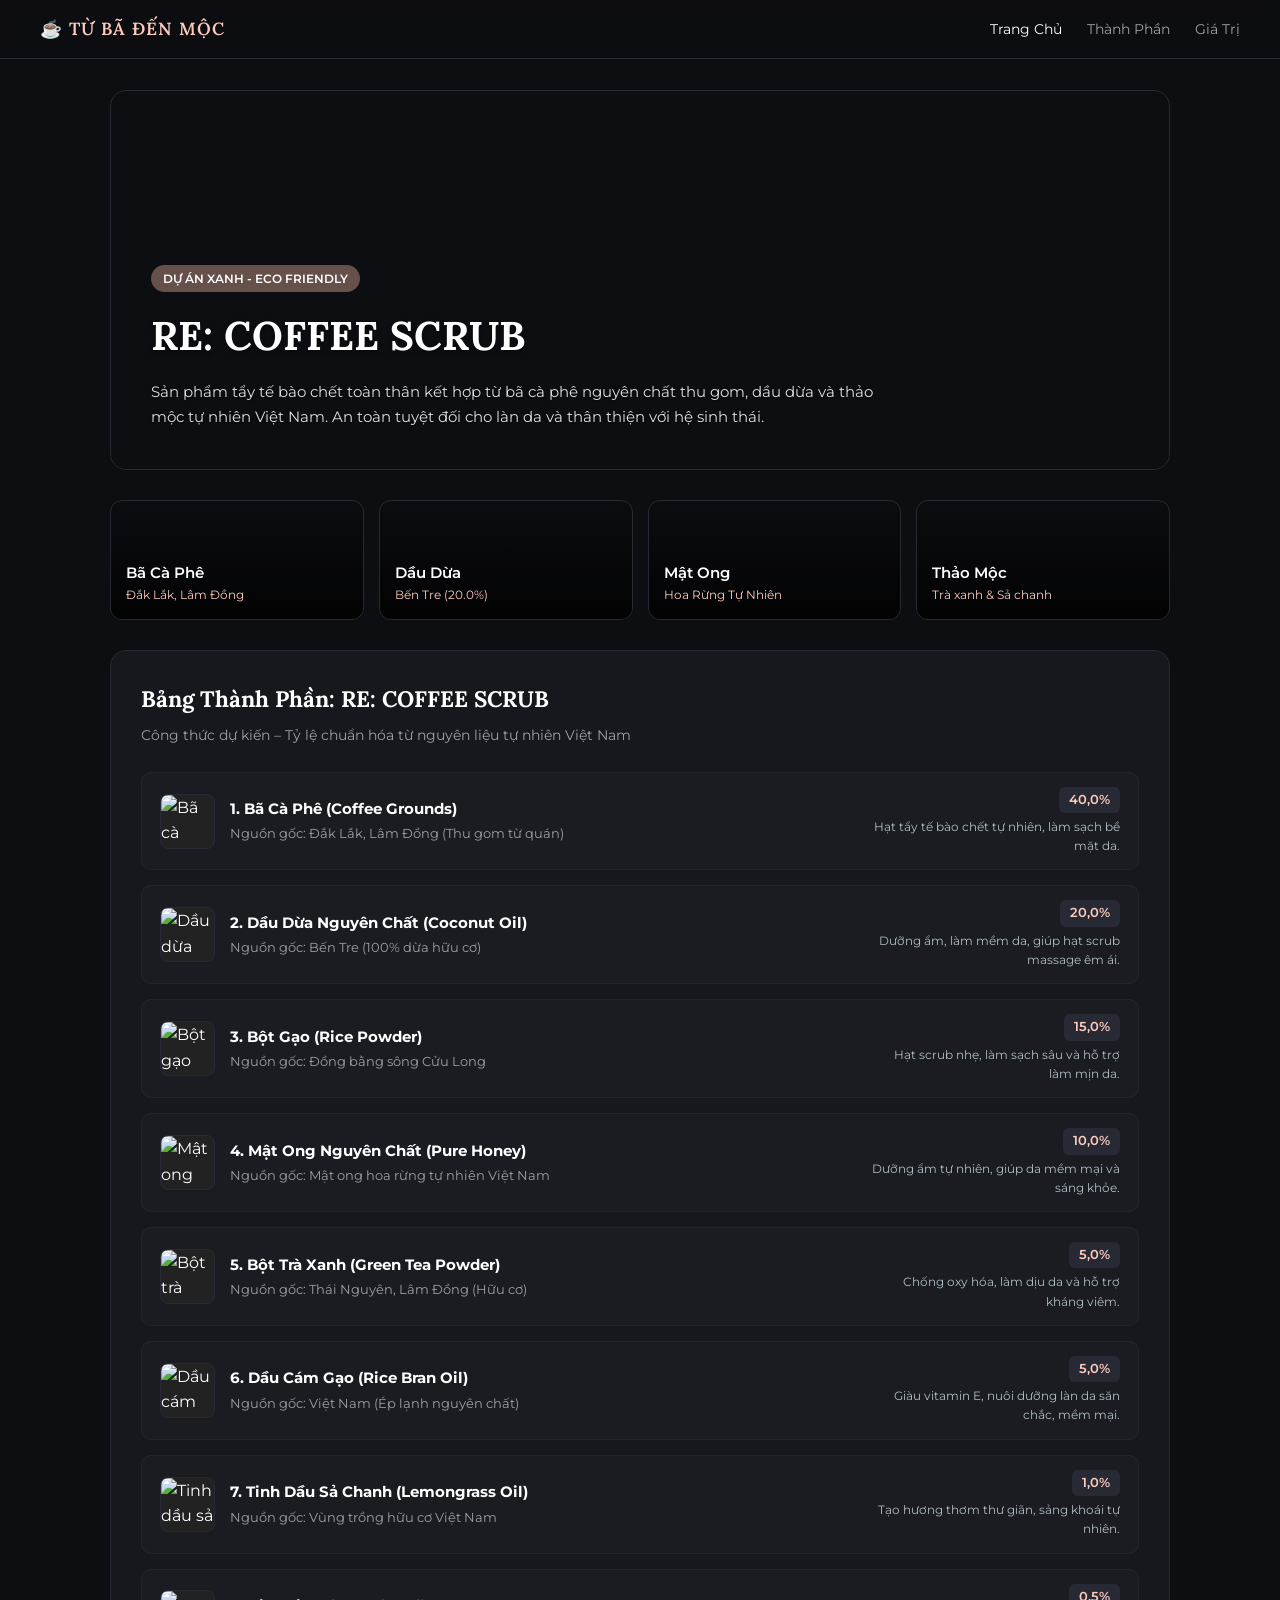
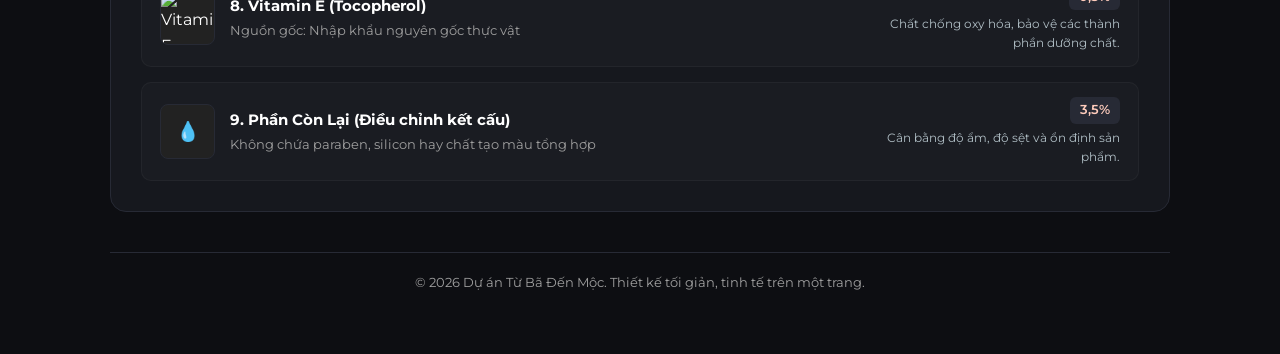
==== commit 738901f4: "Update index.html" ====
--- a/index.html
+++ b/index.html
@@ -81,7 +81,7 @@
             gap: 30px;
         }
 
-        /* Hero Header có hình nền cà phê */
+        /* Hero Header */
         .hero-section {
             position: relative;
             border-radius: 16px;
@@ -130,11 +130,11 @@
         .hero-section p {
             color: #e0e0e0;
             font-size: 0.95rem;
-            max-width: 750k;
+            max-width: 750px;
             text-shadow: 0 1px 2px rgba(0,0,0,0.5);
         }
 
-        /* Grid danh mục bo tròn mượt mà kết hợp hình nền nhỏ */
+        /* Grid danh mục */
         .category-grid {
             display: grid;
             grid-template-columns: repeat(4, 1fr);
@@ -186,7 +186,7 @@
             color: var(--accent-light);
         }
 
-        /* Bảng thành phần thu gọn tinh tế */
+        /* Bảng thành phần chi tiết có hình ảnh minh họa */
         .content-section {
             background: var(--card-bg);
             border: 1px solid var(--border-color);
@@ -196,46 +196,82 @@
 
         .content-section h2 {
             font-family: 'Lora', serif;
-            font-size: 1.3rem;
-            margin-bottom: 20px;
+            font-size: 1.4rem;
+            margin-bottom: 8px;
             color: var(--text-main);
-            border-bottom: 1px solid var(--border-color);
-            padding-bottom: 10px;
-        }
-
-        .ingredient-list {
-            display: flex;
-            flex-direction: column;
-            gap: 12px;
-        }
-
-        .ingredient-item {
-            display: flex;
-            justify-content: space-between;
-            align-items: center;
-            background: rgba(255, 255, 255, 0.02);
-            padding: 12px 16px;
-            border-radius: 8px;
-            border: 1px solid rgba(255, 255, 255, 0.04);
-        }
-
-        .ing-name {
-            font-weight: 500;
-            font-size: 0.9rem;
-        }
-
-        .ing-origin {
+        }
+
+        .subtitle-table {
             color: var(--text-muted);
             font-size: 0.85rem;
+            margin-bottom: 25px;
+        }
+
+        .ingredient-list {
+            display: flex;
+            flex-direction: column;
+            gap: 15px;
+        }
+
+        .ingredient-item {
+            display: flex;
+            align-items: center;
+            justify-content: space-between;
+            background: rgba(255, 255, 255, 0.02);
+            padding: 14px 18px;
+            border-radius: 10px;
+            border: 1px solid rgba(255, 255, 255, 0.04);
+            gap: 15px;
+        }
+
+        .ing-left {
+            display: flex;
+            align-items: center;
+            gap: 15px;
+        }
+
+        .ing-thumb {
+            width: 55px;
+            height: 55px;
+            border-radius: 8px;
+            object-fit: cover;
+            border: 1px solid var(--border-color);
+            background-color: #222;
+        }
+
+        .ing-info h4 {
+            font-size: 0.95rem;
+            color: var(--text-main);
+            margin-bottom: 3px;
+        }
+
+        .ing-info p {
+            font-size: 0.8rem;
+            color: var(--text-muted);
+        }
+
+        .ing-right {
+            text-align: right;
+            display: flex;
+            flex-direction: column;
+            align-items: flex-end;
+            gap: 4px;
         }
 
         .ing-percent {
             background: #272a35;
             color: var(--accent-light);
-            padding: 3px 8px;
+            padding: 3px 10px;
             border-radius: 6px;
             font-size: 0.8rem;
             font-weight: 600;
+        }
+
+        .ing-role {
+            font-size: 0.75rem;
+            color: #b0bec5;
+            max-width: 250px;
+            text-align: right;
         }
 
         /* Footer */
@@ -262,12 +298,26 @@
             .nav-links {
                 display: none;
             }
+            .ingredient-item {
+                flex-direction: column;
+                align-items: flex-start;
+            }
+            .ing-right {
+                align-items: flex-start;
+                text-align: left;
+                width: 100%;
+                margin-top: 8px;
+            }
+            .ing-role {
+                text-align: left;
+                max-width: 100%;
+            }
         }
     </style>
 </head>
 <body>
 
-    <!-- Thanh điều hướng tối giản -->
+    <!-- Thanh điều hướng -->
     <nav>
         <div class="logo">☕ TỪ BÃ ĐẾN MỘC</div>
         <div class="nav-links">
@@ -280,17 +330,17 @@
     <!-- Khung nội dung chính -->
     <div class="page-container">
 
-        <!-- Banner thông tin dự án có hình ảnh cà phê -->
+        <!-- Banner dự án -->
         <header class="hero-section">
             <div class="hero-overlay"></div>
             <div class="hero-content">
                 <span class="badge">DỰ ÁN XANH - ECO FRIENDLY</span>
                 <h1>RE: COFFEE SCRUB</h1>
-                <p>Sản phẩm tẩy tế bào chết toàn thân kết hợp từ bã cà phê nguyên chất, dầu dừa và thảo mộc tự nhiên Việt Nam. An toàn tuyệt đối cho làn da và thân thiện với hệ sinh thái.</p>
+                <p>Sản phẩm tẩy tế bào chết toàn thân kết hợp từ bã cà phê nguyên chất thu gom, dầu dừa và thảo mộc tự nhiên Việt Nam. An toàn tuyệt đối cho làn da và thân thiện với hệ sinh thái.</p>
             </div>
         </header>
 
-        <!-- Thẻ danh mục nhanh có hình nền cà phê tinh tế -->
+        <!-- Thẻ danh mục nhanh -->
         <section class="category-grid">
             <div class="cat-card" style="background-image: url('https://images.unsplash.com/photo-1559056199-641a0ac8b55e?q=80&w=400&auto=format&fit=crop');">
                 <span>Bã Cà Phê</span>
@@ -310,44 +360,153 @@
             </div>
         </section>
 
-        <!-- Bảng thành phần rút gọn sang trọng -->
+        <!-- Bảng thành phần chi tiết có hình ảnh minh họa -->
         <section class="content-section">
-            <h2>Tóm Tắt Bảng Thành Phần Dự Kiến</h2>
+            <h2>Bảng Thành Phần: RE: COFFEE SCRUB</h2>
+            <div class="subtitle-table">Công thức dự kiến – Tỷ lệ chuẩn hóa từ nguyên liệu tự nhiên Việt Nam</div>
+            
             <div class="ingredient-list">
-                <div class="ingredient-item">
-                    <div>
-                        <div class="ing-name">Bã cà phê sấy mịn</div>
-                        <div class="ing-origin">Đắk Lắk, Lâm Đồng</div>
-                    </div>
-                    <div class="ing-percent">40.0%</div>
-                </div>
-                <div class="ingredient-item">
-                    <div>
-                        <div class="ing-name">Dầu dừa nguyên chất</div>
-                        <div class="ing-origin">Bến Tre (Ép lạnh)</div>
-                    </div>
-                    <div class="ing-percent">20.0%</div>
-                </div>
-                <div class="ingredient-item">
-                    <div>
-                        <div class="ing-name">Bột gạo hữu cơ</div>
-                        <div class="ing-origin">Đồng bằng sông Cửu Long</div>
-                    </div>
-                    <div class="ing-percent">15.0%</div>
-                </div>
-                <div class="ingredient-item">
-                    <div>
-                        <div class="ing-name">Mật ong nguyên chất</div>
-                        <div class="ing-origin">Hoa rừng tự nhiên</div>
-                    </div>
-                    <div class="ing-percent">10.0%</div>
-                </div>
+                <!-- 1. Bã cà phê -->
+                <div class="ingredient-item">
+                    <div class="ing-left">
+                        <img src="https://images.unsplash.com/photo-1514432324607-a09d9b4aefdd?q=80&w=200&auto=format&fit=crop" alt="Bã cà phê" class="ing-thumb">
+                        <div class="ing-info">
+                            <h4>1. Bã Cà Phê (Coffee Grounds)</h4>
+                            <p>Nguồn gốc: Đắk Lắk, Lâm Đồng (Thu gom từ quán)</p>
+                        </div>
+                    </div>
+                    <div class="ing-right">
+                        <span class="ing-percent">40,0%</span>
+                        <span class="ing-role">Hạt tẩy tế bào chết tự nhiên, làm sạch bề mặt da.</span>
+                    </div>
+                </div>
+
+                <!-- 2. Dầu dừa -->
+                <div class="ingredient-item">
+                    <div class="ing-left">
+                        <img src="https://images.unsplash.com/photo-1526947425960-945c6e72858f?q=80&w=200&auto=format&fit=crop" alt="Dầu dừa" class="ing-thumb">
+                        <div class="ing-info">
+                            <h4>2. Dầu Dừa Nguyên Chất (Coconut Oil)</h4>
+                            <p>Nguồn gốc: Bến Tre (100% dừa hữu cơ)</p>
+                        </div>
+                    </div>
+                    <div class="ing-right">
+                        <span class="ing-percent">20,0%</span>
+                        <span class="ing-role">Dưỡng ẩm, làm mềm da, giúp hạt scrub massage êm ái.</span>
+                    </div>
+                </div>
+
+                <!-- 3. Bột gạo -->
+                <div class="ingredient-item">
+                    <div class="ing-left">
+                        <img src="https://images.unsplash.com/photo-1586201375761-83865001e31c?q=80&w=200&auto=format&fit=crop" alt="Bột gạo" class="ing-thumb">
+                        <div class="ing-info">
+                            <h4>3. Bột Gạo (Rice Powder)</h4>
+                            <p>Nguồn gốc: Đồng bằng sông Cửu Long</p>
+                        </div>
+                    </div>
+                    <div class="ing-right">
+                        <span class="ing-percent">15,0%</span>
+                        <span class="ing-role">Hạt scrub nhẹ, làm sạch sâu và hỗ trợ làm mịn da.</span>
+                    </div>
+                </div>
+
+                <!-- 4. Mật ong -->
+                <div class="ingredient-item">
+                    <div class="ing-left">
+                        <img src="https://images.unsplash.com/photo-1587049352847-4a222e784d38?q=80&w=200&auto=format&fit=crop" alt="Mật ong" class="ing-thumb">
+                        <div class="ing-info">
+                            <h4>4. Mật Ong Nguyên Chất (Pure Honey)</h4>
+                            <p>Nguồn gốc: Mật ong hoa rừng tự nhiên Việt Nam</p>
+                        </div>
+                    </div>
+                    <div class="ing-right">
+                        <span class="ing-percent">10,0%</span>
+                        <span class="ing-role">Dưỡng ẩm tự nhiên, giúp da mềm mại và sáng khỏe.</span>
+                    </div>
+                </div>
+
+                <!-- 5. Bột trà xanh -->
+                <div class="ingredient-item">
+                    <div class="ing-left">
+                        <img src="https://images.unsplash.com/photo-1544787219-7f47ccb76574?q=80&w=200&auto=format&fit=crop" alt="Bột trà xanh" class="ing-thumb">
+                        <div class="ing-info">
+                            <h4>5. Bột Trà Xanh (Green Tea Powder)</h4>
+                            <p>Nguồn gốc: Thái Nguyên, Lâm Đồng (Hữu cơ)</p>
+                        </div>
+                    </div>
+                    <div class="ing-right">
+                        <span class="ing-percent">5,0%</span>
+                        <span class="ing-role">Chống oxy hóa, làm dịu da và hỗ trợ kháng viêm.</span>
+                    </div>
+                </div>
+
+                <!-- 6. Dầu cám gạo -->
+                <div class="ingredient-item">
+                    <div class="ing-left">
+                        <img src="https://images.unsplash.com/photo-1471864190281-a93a3070b6de?q=80&w=200&auto=format&fit=crop" alt="Dầu cám gạo" class="ing-thumb">
+                        <div class="ing-info">
+                            <h4>6. Dầu Cám Gạo (Rice Bran Oil)</h4>
+                            <p>Nguồn gốc: Việt Nam (Ép lạnh nguyên chất)</p>
+                        </div>
+                    </div>
+                    <div class="ing-right">
+                        <span class="ing-percent">5,0%</span>
+                        <span class="ing-role">Giàu vitamin E, nuôi dưỡng làn da săn chắc, mềm mại.</span>
+                    </div>
+                </div>
+
+                <!-- 7. Tinh dầu sả chanh -->
+                <div class="ingredient-item">
+                    <div class="ing-left">
+                        <img src="https://images.unsplash.com/photo-1608571423902-eed4a5ad8108?q=80&w=200&auto=format&fit=crop" alt="Tinh dầu sả chanh" class="ing-thumb">
+                        <div class="ing-info">
+                            <h4>7. Tinh Dầu Sả Chanh (Lemongrass Oil)</h4>
+                            <p>Nguồn gốc: Vùng trồng hữu cơ Việt Nam</p>
+                        </div>
+                    </div>
+                    <div class="ing-right">
+                        <span class="ing-percent">1,0%</span>
+                        <span class="ing-role">Tạo hương thơm thư giãn, sảng khoái tự nhiên.</span>
+                    </div>
+                </div>
+
+                <!-- 8. Vitamin E -->
+                <div class="ingredient-item">
+                    <div class="ing-left">
+                        <img src="https://images.unsplash.com/photo-1584308666744-24d5c474f2ae?q=80&w=200&auto=format&fit=crop" alt="Vitamin E" class="ing-thumb">
+                        <div class="ing-info">
+                            <h4>8. Vitamin E (Tocopherol)</h4>
+                            <p>Nguồn gốc: Nhập khẩu nguyên gốc thực vật</p>
+                        </div>
+                    </div>
+                    <div class="ing-right">
+                        <span class="ing-percent">0,5%</span>
+                        <span class="ing-role">Chất chống oxy hóa, bảo vệ các thành phần dưỡng chất.</span>
+                    </div>
+                </div>
+
+                <!-- 9. Phần còn lại -->
+                <div class="ingredient-item">
+                    <div class="ing-left">
+                        <div style="width: 55px; height: 55px; border-radius: 8px; background: #222; display: flex; align-items: center; justify-content: center; font-size: 1.2rem; border: 1px solid var(--border-color);">💧</div>
+                        <div class="ing-info">
+                            <h4>9. Phần Còn Lại (Điều chỉnh kết cấu)</h4>
+                            <p>Không chứa paraben, silicon hay chất tạo màu tổng hợp</p>
+                        </div>
+                    </div>
+                    <div class="ing-right">
+                        <span class="ing-percent">3,5%</span>
+                        <span class="ing-role">Cân bằng độ ẩm, độ sệt và ổn định sản phẩm.</span>
+                    </div>
+                </div>
+
             </div>
         </section>
 
         <!-- Footer -->
         <footer>
-            <p>&copy; 2026 Từ Bã Đến Mộc. Thiết kế tối giản, tinh tế trên một trang.</p>
+            <p>&copy; 2026 Dự án Từ Bã Đến Mộc. Thiết kế tối giản, tinh tế trên một trang.</p>
         </footer>
 
     </div>
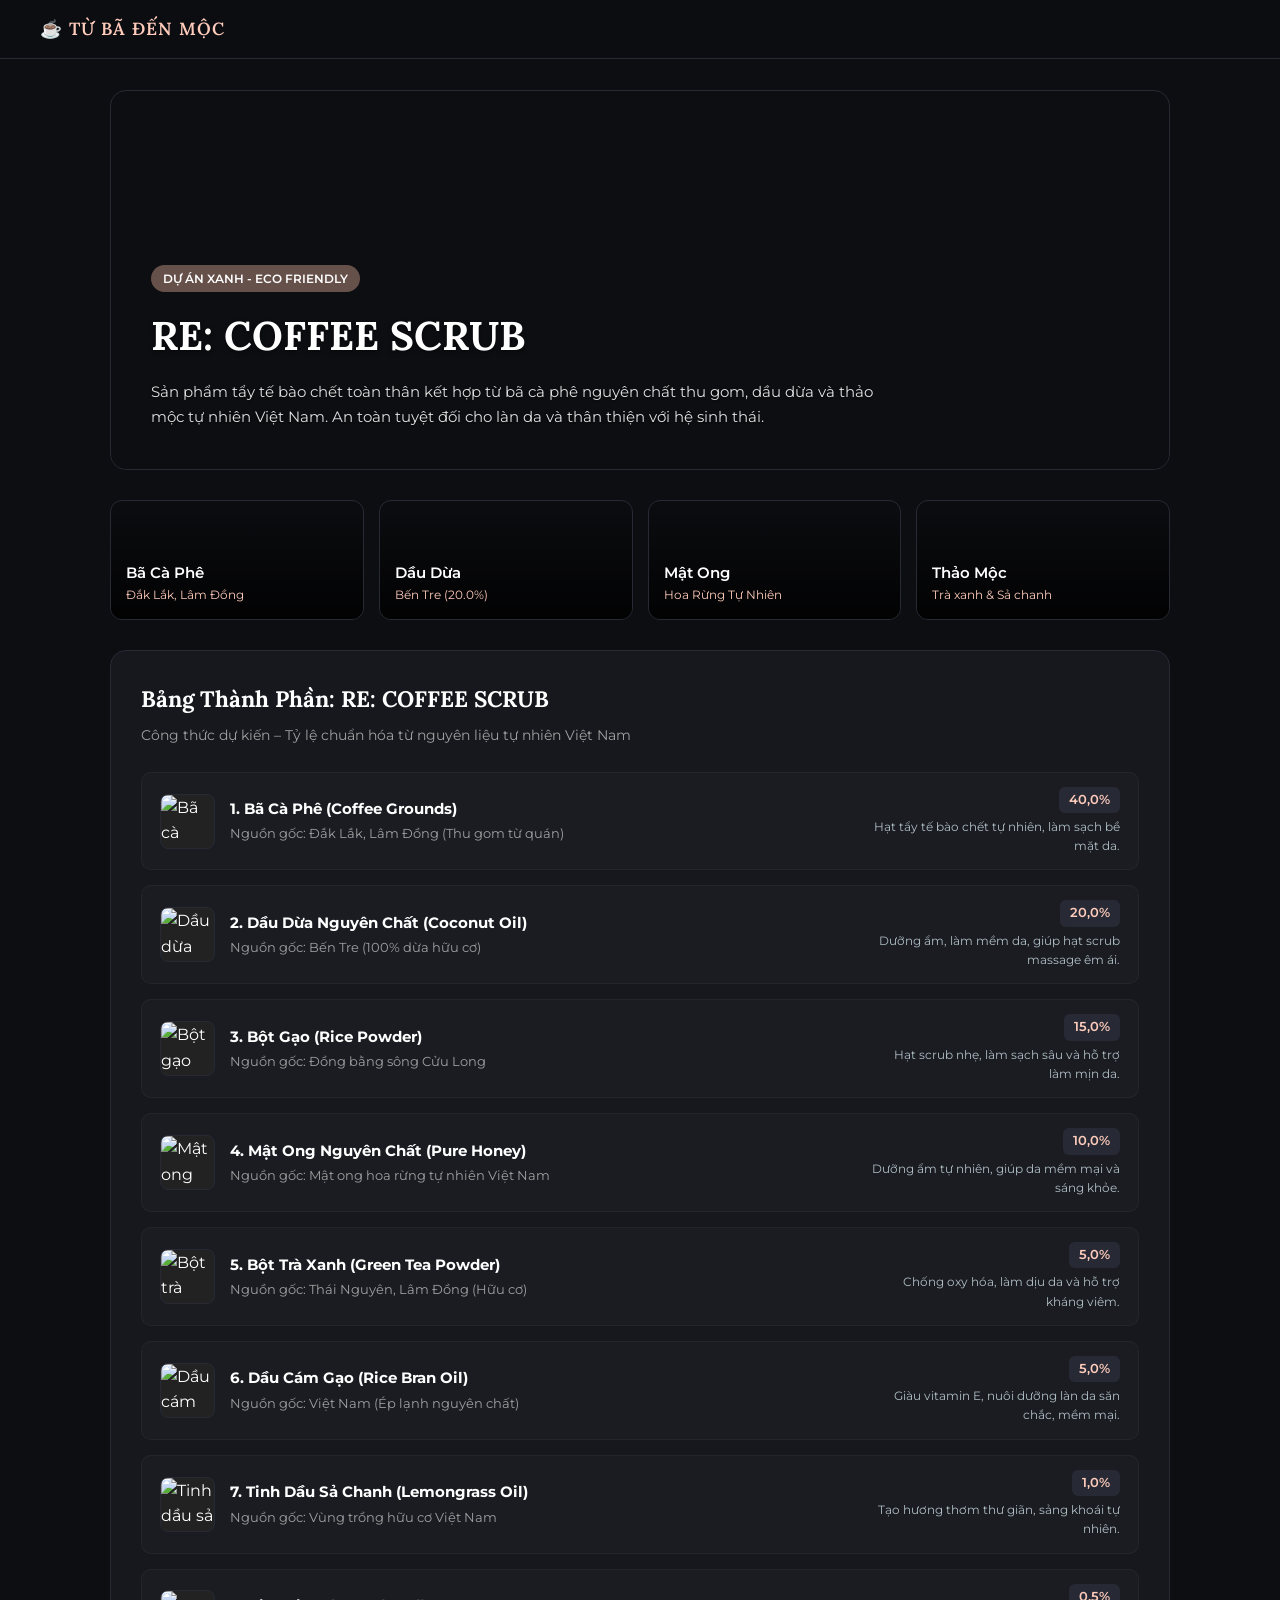
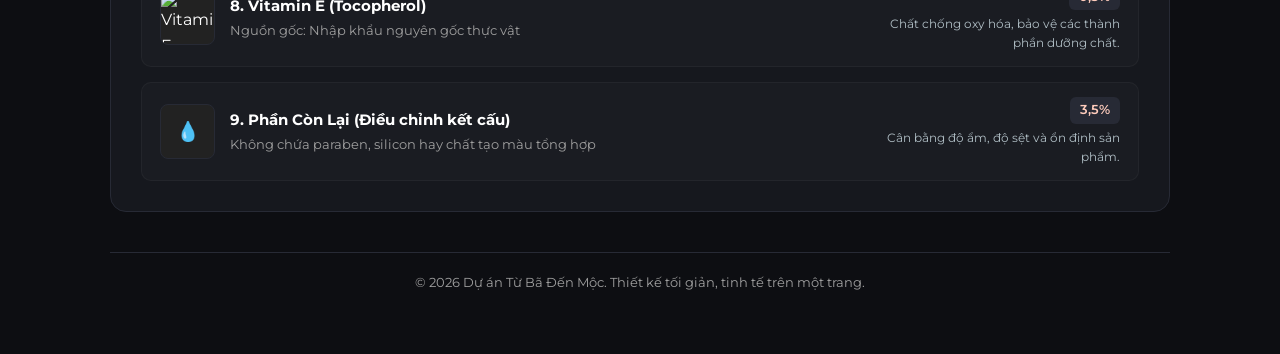
==== commit e6386c97: "Update print statement from 'Hello' to 'Goodbye'" ====
--- a/index.html
+++ b/index.html
@@ -320,10 +320,7 @@
     <!-- Thanh điều hướng -->
     <nav>
         <div class="logo">☕ TỪ BÃ ĐẾN MỘC</div>
-        <div class="nav-links">
-            <a href="#" class="active">Trang Chủ</a>
-            <a href="#">Thành Phần</a>
-            <a href="#">Giá Trị</a>
+        <div class="nav-links">    
         </div>
     </nav>
 
@@ -350,7 +347,7 @@
                 <span>Dầu Dừa</span>
                 <span>Bến Tre (20.0%)</span>
             </div>
-            <div class="cat-card" style="background-image: url('https://images.unsplash.com/photo-1587049352847-4a222e784d38?q=80&w=400&auto=format&fit=crop');">
+            <div class="cat-card" style="background-image: url('https://i.postimg.cc/ZRLpdG4N/Screenshot-2026-08-31-191153.png');">
                 <span>Mật Ong</span>
                 <span>Hoa Rừng Tự Nhiên</span>
             </div>
@@ -414,17 +411,17 @@
                 <!-- 4. Mật ong -->
                 <div class="ingredient-item">
                     <div class="ing-left">
-                        <img src="https://images.unsplash.com/photo-1587049352847-4a222e784d38?q=80&w=200&auto=format&fit=crop" alt="Mật ong" class="ing-thumb">
-                        <div class="ing-info">
-                            <h4>4. Mật Ong Nguyên Chất (Pure Honey)</h4>
-                            <p>Nguồn gốc: Mật ong hoa rừng tự nhiên Việt Nam</p>
-                        </div>
-                    </div>
-                    <div class="ing-right">
-                        <span class="ing-percent">10,0%</span>
-                        <span class="ing-role">Dưỡng ẩm tự nhiên, giúp da mềm mại và sáng khỏe.</span>
-                    </div>
-                </div>
+                      <img src="https://i.postimg.cc/ZRLpdG4N/Screenshot-2026-08-31-191153.png" alt="Mật ong" class="ing-thumb">
+                     <div class="ing-info">
+                         <h4>4. Mật Ong Nguyên Chất (Pure Honey)</h4>
+                         <p>Nguồn gốc: Mật ong hoa rừng tự nhiên Việt Nam</p>
+                    </div>
+               </div>
+    <div class="ing-right">
+        <span class="ing-percent">10,0%</span>
+        <span class="ing-role">Dưỡng ẩm tự nhiên, giúp da mềm mại và sáng khỏe.</span>
+    </div>
+</div>
 
                 <!-- 5. Bột trà xanh -->
                 <div class="ingredient-item">
